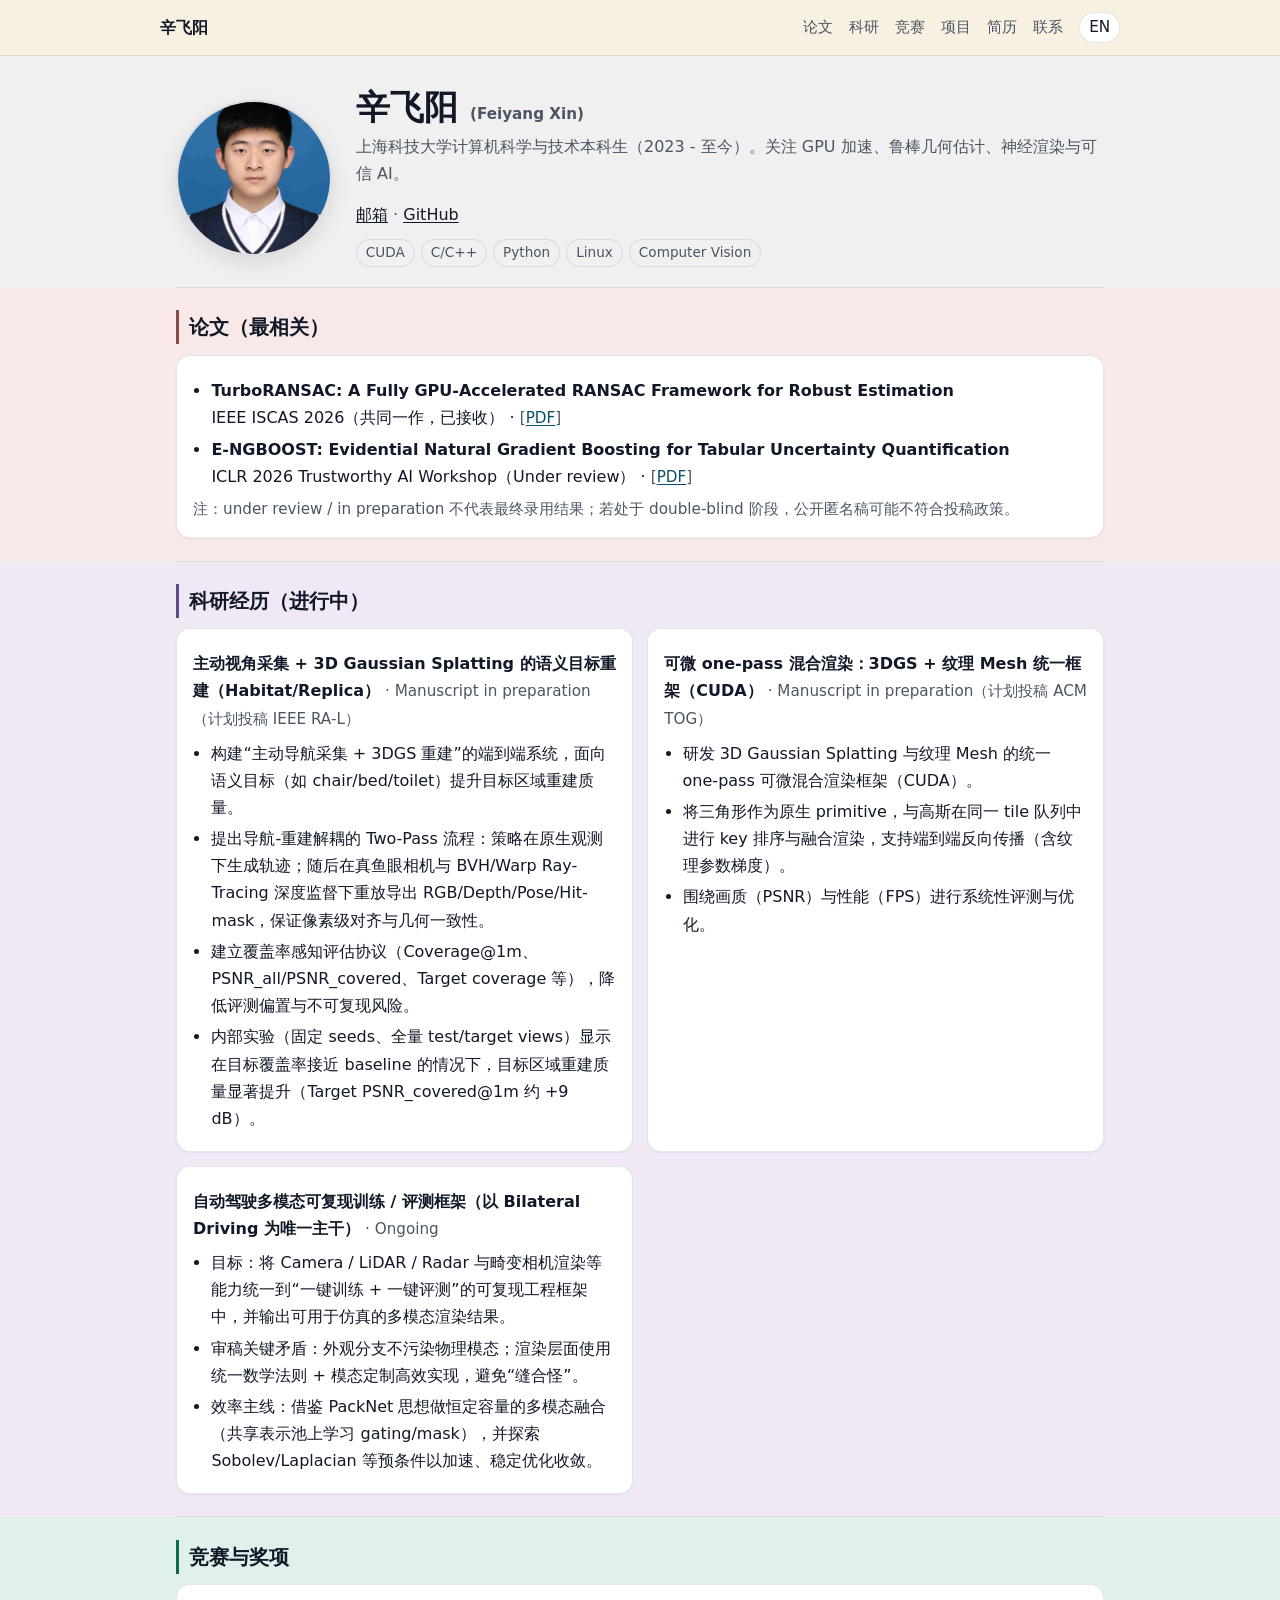
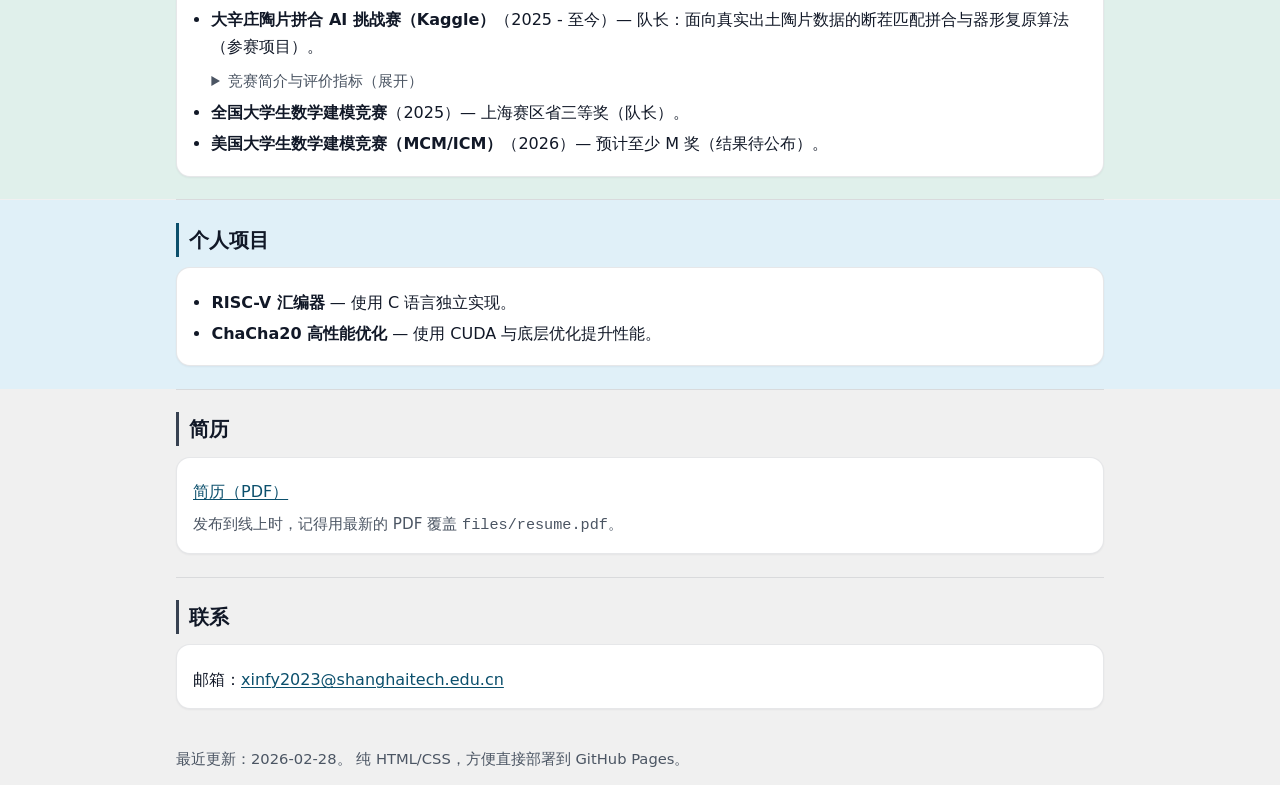
==== index_zh.html @ 15f9e96b "init homepage" ====
<!doctype html>
<html lang="zh-CN">
  <head>
    <meta charset="utf-8">
    <meta name="viewport" content="width=device-width, initial-scale=1">
    <title>辛飞阳 | 个人主页</title>
    <meta name="description" content="辛飞阳（Feiyang Xin）— 上海科技大学本科生。研究方向：GPU 加速、几何估计、神经渲染、可信 AI。">
    <link rel="stylesheet" href="assets/style.css">
  </head>
  <body>
    <header class="site-header">
      <div class="container inner">
        <a class="brand" href="#top">辛飞阳</a>
        <nav class="nav" aria-label="主导航">
          <a href="#publications">论文</a>
          <a href="#research">科研</a>
          <a href="#competitions">竞赛</a>
          <a href="#projects">项目</a>
          <a href="#cv">简历</a>
          <a href="#contact">联系</a>
          <a class="lang" href="index.html" title="English">EN</a>
        </nav>
      </div>
    </header>

    <main id="top" class="container">
      <div class="hero">
        <img class="avatar" src="1.jpg" alt="照片">
        <div>
          <h1>辛飞阳 <span class="meta">(Feiyang Xin)</span></h1>
          <p class="subtitle">
            上海科技大学计算机科学与技术本科生（2023 - 至今）。关注 GPU 加速、鲁棒几何估计、神经渲染与可信 AI。
          </p>
          <p class="quicklinks">
            <a href="mailto:xinfy2023@shanghaitech.edu.cn">邮箱</a> ·
            <a href="https://github.com/xinfy2023" rel="me">GitHub</a>
          </p>
          <div class="tags" aria-label="标签">
            <span class="tag">CUDA</span>
            <span class="tag">C/C++</span>
            <span class="tag">Python</span>
            <span class="tag">Linux</span>
            <span class="tag">Computer Vision</span>
          </div>
        </div>
      </div>

      <section id="publications" class="band q4">
        <h2>论文（最相关）</h2>
        <div class="grid">
          <div class="card">
            <ul>
              <li>
                <strong>TurboRANSAC: A Fully GPU-Accelerated RANSAC Framework for Robust Estimation</strong><br>
                IEEE ISCAS 2026（共同一作，已接收） ·
                <span class="meta">[<a href="files/TurboRANSAC_ISCAS2026.pdf">PDF</a>]</span>
              </li>
              <li>
                <strong>E-NGBOOST: Evidential Natural Gradient Boosting for Tabular Uncertainty Quantification</strong><br>
                ICLR 2026 Trustworthy AI Workshop（Under review） ·
                <span class="meta">[<a href="files/E-NGBOOST_ICLR2026_TAI_Workshop.pdf">PDF</a>]</span>
              </li>
            </ul>
            <p class="meta">注：under review / in preparation 不代表最终录用结果；若处于 double-blind 阶段，公开匿名稿可能不符合投稿政策。</p>
          </div>
        </div>
      </section>

      <section id="research" class="band q3">
        <h2>科研经历（进行中）</h2>
        <div class="grid">
          <div class="card">
            <p>
              <strong>主动视角采集 + 3D Gaussian Splatting 的语义目标重建（Habitat/Replica）</strong>
              <span class="meta">· Manuscript in preparation（计划投稿 IEEE RA-L）</span>
            </p>
            <ul>
              <li>构建“主动导航采集 + 3DGS 重建”的端到端系统，面向语义目标（如 chair/bed/toilet）提升目标区域重建质量。</li>
              <li>提出导航-重建解耦的 Two-Pass 流程：策略在原生观测下生成轨迹；随后在真鱼眼相机与 BVH/Warp Ray-Tracing 深度监督下重放导出 RGB/Depth/Pose/Hit-mask，保证像素级对齐与几何一致性。</li>
              <li>建立覆盖率感知评估协议（Coverage@1m、PSNR_all/PSNR_covered、Target coverage 等），降低评测偏置与不可复现风险。</li>
              <li>内部实验（固定 seeds、全量 test/target views）显示在目标覆盖率接近 baseline 的情况下，目标区域重建质量显著提升（Target PSNR_covered@1m 约 +9 dB）。</li>
            </ul>
          </div>

          <div class="card">
            <p>
              <strong>可微 one-pass 混合渲染：3DGS + 纹理 Mesh 统一框架（CUDA）</strong>
              <span class="meta">· Manuscript in preparation（计划投稿 ACM TOG）</span>
            </p>
            <ul>
              <li>研发 3D Gaussian Splatting 与纹理 Mesh 的统一 one-pass 可微混合渲染框架（CUDA）。</li>
              <li>将三角形作为原生 primitive，与高斯在同一 tile 队列中进行 key 排序与融合渲染，支持端到端反向传播（含纹理参数梯度）。</li>
              <li>围绕画质（PSNR）与性能（FPS）进行系统性评测与优化。</li>
            </ul>
          </div>

          <div class="card">
            <p>
              <strong>自动驾驶多模态可复现训练 / 评测框架（以 Bilateral Driving 为唯一主干）</strong>
              <span class="meta">· Ongoing</span>
            </p>
            <ul>
              <li>目标：将 Camera / LiDAR / Radar 与畸变相机渲染等能力统一到“一键训练 + 一键评测”的可复现工程框架中，并输出可用于仿真的多模态渲染结果。</li>
              <li>审稿关键矛盾：外观分支不污染物理模态；渲染层面使用统一数学法则 + 模态定制高效实现，避免“缝合怪”。</li>
              <li>效率主线：借鉴 PackNet 思想做恒定容量的多模态融合（共享表示池上学习 gating/mask），并探索 Sobolev/Laplacian 等预条件以加速、稳定优化收敛。</li>
            </ul>
          </div>
        </div>
      </section>

      <section id="competitions" class="band q2">
        <h2>竞赛与奖项</h2>
        <div class="grid">
          <div class="card">
            <ul>
              <li>
                <strong>大辛庄陶片拼合 AI 挑战赛（Kaggle）</strong>（2025 - 至今）— 队长：面向真实出土陶片数据的断茬匹配拼合与器形复原算法（参赛项目）。
                <details>
                  <summary class="meta">竞赛简介与评价指标（展开）</summary>
                  <p class="meta">
                    人工智能如何揭开失落文明的秘密？本挑战赛融合商代考古与机器学习，目标是将成千上万片陶器碎片自动拼合，并尽可能复原原始器物形态。
                  </p>
                  <p class="meta">
                    数据来源：济南大辛庄遗址（商朝东方重要聚落）H690 堆积，出土近 20,000 片陶器碎片等遗存。
                  </p>
                  <p class="meta">
                    核心任务：断茬匹配拼合（预测陶片连接关系）与器形三维重建（复原器物形状）。
                  </p>
                  <p class="meta">
                    评测指标：拼接准确度（70%）、器形完整度（15%）、解决方案报告质量与创新性（15%）。
                  </p>
                  <p class="meta">
                    主办：北师香港浸会大学高等研究院、山东大学考古学院（文化遗产研究院）。更多细节可参考竞赛官方 Description 文档。
                  </p>
                </details>
              </li>
              <li>
                <strong>全国大学生数学建模竞赛</strong>（2025）— 上海赛区省三等奖（队长）。
              </li>
              <li>
                <strong>美国大学生数学建模竞赛（MCM/ICM）</strong>（2026）— 预计至少 M 奖（结果待公布）。
              </li>
            </ul>
          </div>
        </div>
      </section>

      <section id="projects" class="band q1">
        <h2>个人项目</h2>
        <div class="grid">
          <div class="card">
            <ul>
              <li><strong>RISC-V 汇编器</strong> — 使用 C 语言独立实现。</li>
              <li><strong>ChaCha20 高性能优化</strong> — 使用 CUDA 与底层优化提升性能。</li>
            </ul>
          </div>
        </div>
      </section>

      <section id="cv" class="band inputs">
        <h2>简历</h2>
        <div class="grid">
          <div class="card">
            <p><a href="files/resume.pdf">简历（PDF）</a></p>
            <p class="meta">发布到线上时，记得用最新的 PDF 覆盖 <code>files/resume.pdf</code>。</p>
          </div>
        </div>
      </section>

      <section id="contact" class="band inputs">
        <h2>联系</h2>
        <div class="grid">
          <div class="card">
            <p>邮箱：<a href="mailto:xinfy2023@shanghaitech.edu.cn">xinfy2023@shanghaitech.edu.cn</a></p>
          </div>
        </div>
      </section>
    </main>

    <footer class="container">
      <p>
        最近更新：<time datetime="2026-02-28">2026-02-28</time>。
        纯 HTML/CSS，方便直接部署到 GitHub Pages。
      </p>
    </footer>
  </body>
</html>
---- assets/style.css ----
:root{
  /*
    Palette: user-provided module backgrounds.
    - Inputs: #F0F0F0
    - Q1:     #E0F0F8
    - Q2:     #E0F0EB
    - Q3:     #F0E8F5
    - Q4:     #F8E8E8
    - Header: #F8F0E0
  */
  --bg:#F0F0F0;
  --panel:#ffffff;
  --text:#111827;
  --muted:#4b5563;
  --link:#0b4f6c;          /* deep teal-blue (avoid "template blue") */
  --accent:#0b4f6c;
  --border:rgba(17,24,39,0.10);
  --shadow:0 1px 2px rgba(17,24,39,0.05);
  --max:960px;
  --avatar-ring:rgba(17,24,39,0.14);

  --band-inputs:#F0F0F0;
  --band-q1:#E0F0F8;
  --band-q2:#E0F0EB;
  --band-q3:#F0E8F5;
  --band-q4:#F8E8E8;
  --header-bg:#F8F0E0;
}

@media (prefers-color-scheme: dark){
  :root{
    --bg:#0b0f14;
    --panel:#0f1720;
    --text:#e5e7eb;
    --muted:#a1a1aa;
    --link:#67e8f9;
    --accent:#67e8f9;
    --border:#243040;
    --shadow:none;
    --avatar-ring:rgba(229,231,235,0.18);

    /* Dark-mode bands (subtle tints). */
    --band-inputs:#0b0f14;
    --band-q1:#0b1420;
    --band-q2:#0b1a14;
    --band-q3:#15101c;
    --band-q4:#1c1010;
    --header-bg:#121826;
  }
}

*{box-sizing:border-box;}
html{scroll-behavior:smooth;}
body{
  margin:0;
  background:var(--bg);
  color:var(--text);
  font:16px/1.7 ui-sans-serif,system-ui,-apple-system,"Segoe UI",Roboto,"Helvetica Neue",Arial,
       "Noto Sans","PingFang SC","Hiragino Sans GB","Microsoft YaHei",sans-serif;
}

a{
  color:var(--link);
  text-decoration:underline;
  text-decoration-thickness:1px;
  text-underline-offset:2px;
}
a:hover{opacity:0.9;}

.container{max-width:var(--max);margin:0 auto;padding:0 1rem;}

.site-header{
  position:static;
  background:var(--header-bg);
  border-bottom:1px solid var(--border);
}

.site-header .inner{
  display:flex;
  align-items:center;
  justify-content:space-between;
  gap:1rem;
  padding:0.75rem 0;
}

.brand{
  font-weight:700;
  letter-spacing:0.2px;
  white-space:nowrap;
  color:var(--text);
  text-decoration:none;
}

.nav{
  display:flex;
  flex-wrap:wrap;
  gap:0.75rem 1rem;
  align-items:center;
  justify-content:flex-end;
}
.nav a{
  color:var(--muted);
  font-size:0.95rem;
  text-decoration:none;
}
.nav a:hover{color:var(--text);text-decoration:none;}
.nav .lang{
  padding:0.1rem 0.55rem;
  border:1px solid var(--border);
  border-radius:999px;
  background:var(--panel);
  color:var(--text);
}

.hero{
  display:flex;
  align-items:center;
  justify-content:flex-start;
  gap:1.5rem;
  padding:2rem 0 1.25rem;
}
.hero > div{flex:1;min-width:0;}

.hero h1{
  margin:0 0 0.35rem;
  font-size:2.15rem;
  line-height:1.15;
}

.subtitle{margin:0;color:var(--muted);}

.quicklinks{
  margin:0.85rem 0 0;
  color:var(--muted);
}
.quicklinks a{color:var(--text);}

.avatar{
  flex:0 0 auto;
  width:156px;
  height:156px;
  border-radius:999px;
  border:2px solid var(--avatar-ring);
  background:var(--panel);
  object-fit:cover;
  box-shadow:0 8px 20px rgba(17,24,39,0.10);
}

section{
  padding:1.4rem 0;
  border-top:1px solid var(--border);
  scroll-margin-top:18px;
}

/* Full-width band background while keeping content centered. */
section.band{
  position:relative;
  z-index:0;
}
section.band::before{
  content:"";
  position:absolute;
  left:50%;
  right:50%;
  margin-left:-50vw;
  margin-right:-50vw;
  width:auto;
  top:0;
  bottom:0;
  background:var(--section-bg, transparent);
  z-index:-1;
}
section.band.inputs{--section-bg:var(--band-inputs);--accent:#374151;}
section.band.q1{--section-bg:var(--band-q1);--accent:#0b4f6c;}
section.band.q2{--section-bg:var(--band-q2);--accent:#0f6b4f;}
section.band.q3{--section-bg:var(--band-q3);--accent:#5b4b8a;}
section.band.q4{--section-bg:var(--band-q4);--accent:#8a4b4b;}
section h2{
  margin:0 0 0.65rem;
  font-size:1.25rem;
  padding-left:0.6rem;
  border-left:3px solid var(--accent);
}

.grid{
  display:grid;
  grid-template-columns:repeat(auto-fit,minmax(320px,1fr));
  gap:0.9rem;
}

.card{
  background:var(--panel);
  border:1px solid var(--border);
  border-radius:14px;
  padding:0.9rem 1rem;
  box-shadow:var(--shadow);
}
.card p{margin:0.4rem 0 0;}

ul{margin:0.4rem 0 0.2rem 1.15rem;padding:0;}
li{margin:0.25rem 0;}

.meta{
  color:var(--muted);
  font-size:0.95rem;
}

.tags{
  display:flex;
  flex-wrap:wrap;
  gap:0.4rem;
  margin-top:0.65rem;
}
.tag{
  display:inline-block;
  padding:0.1rem 0.55rem;
  border:1px solid var(--border);
  border-radius:999px;
  font-size:0.85rem;
  color:var(--muted);
  background:var(--bg);
}

footer{
  padding:1.7rem 0 2.25rem;
  color:var(--muted);
  font-size:0.92rem;
}

details{margin-top:0.55rem;}
summary{
  cursor:pointer;
  user-select:none;
}
details > :not(summary){margin-top:0.35rem;}

@media (max-width:700px){
  .hero{flex-direction:column;align-items:flex-start;}
  .avatar{width:136px;height:136px;}
  .grid{grid-template-columns:1fr;}
}
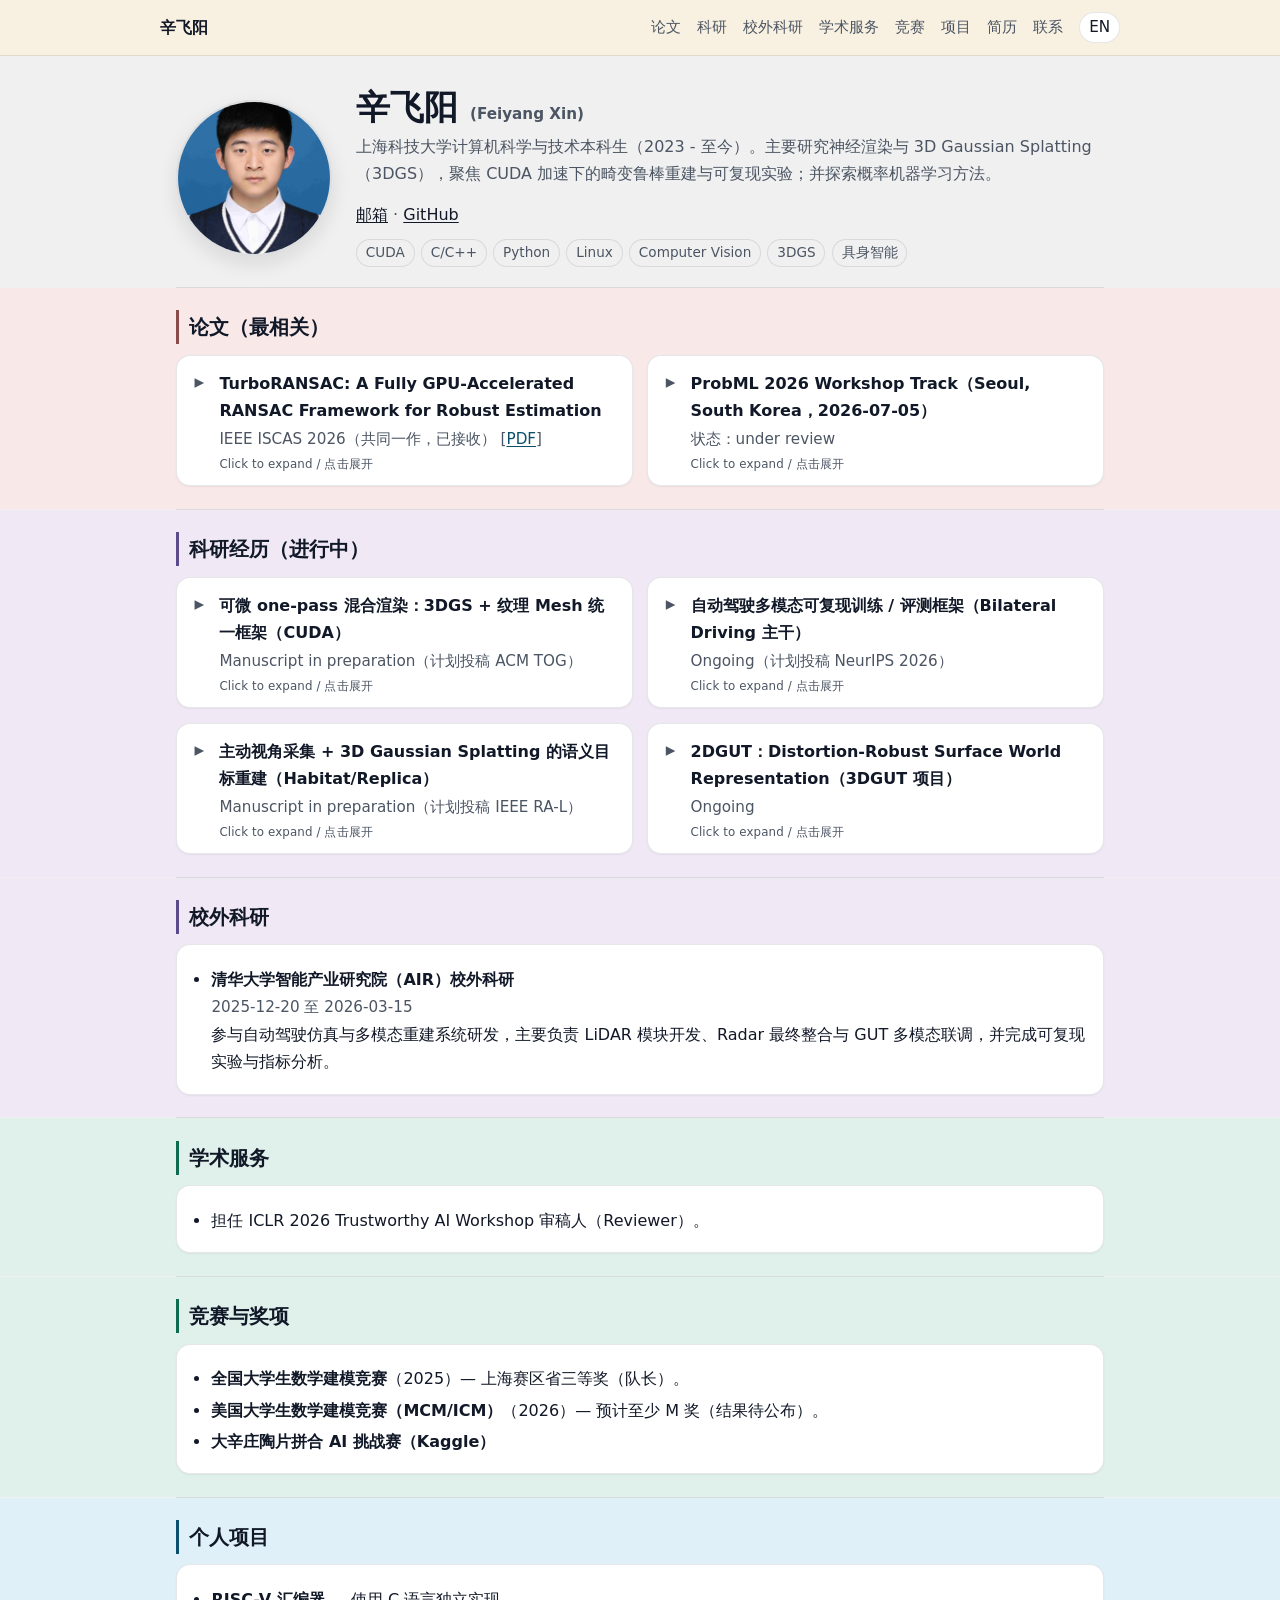
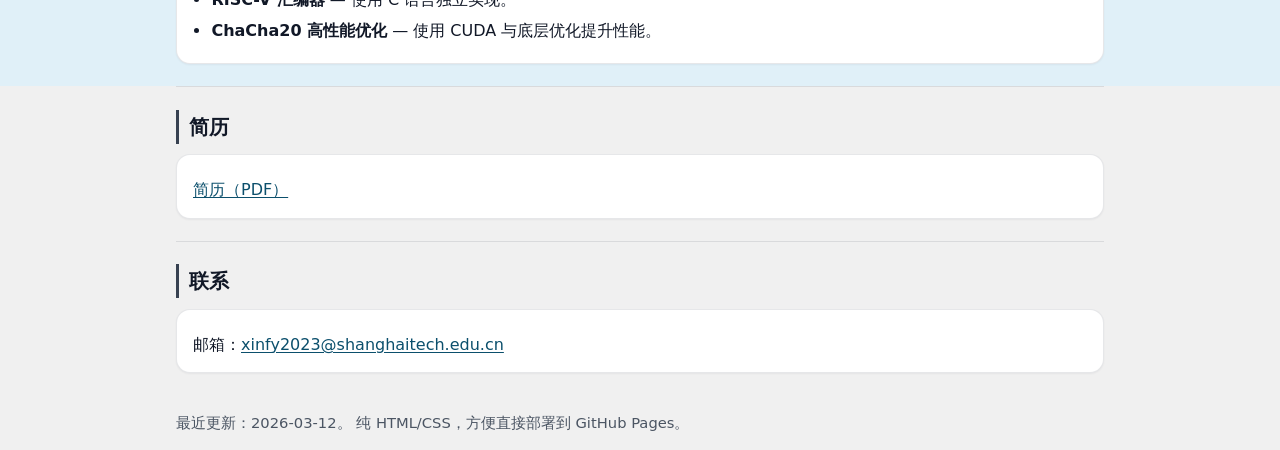
==== commit b9b077e4: "new" ====
--- a/index_zh.html
+++ b/index_zh.html
@@ -1,10 +1,10 @@
-<!doctype html>
+﻿<!doctype html>
 <html lang="zh-CN">
   <head>
     <meta charset="utf-8">
     <meta name="viewport" content="width=device-width, initial-scale=1">
     <title>辛飞阳 | 个人主页</title>
-    <meta name="description" content="辛飞阳（Feiyang Xin）— 上海科技大学本科生。研究方向：GPU 加速、几何估计、神经渲染、可信 AI。">
+    <meta name="description" content="辛飞阳（Feiyang Xin）— 上海科技大学本科生。研究方向：神经渲染与 3D Gaussian Splatting（3DGS），并探索基于 evidential learning 与 density calibration 的概率机器学习方法。">
     <link rel="stylesheet" href="assets/style.css">
   </head>
   <body>
@@ -14,6 +14,8 @@
         <nav class="nav" aria-label="主导航">
           <a href="#publications">论文</a>
           <a href="#research">科研</a>
+          <a href="#offcampus">校外科研</a>
+          <a href="#service">学术服务</a>
           <a href="#competitions">竞赛</a>
           <a href="#projects">项目</a>
           <a href="#cv">简历</a>
@@ -29,7 +31,7 @@
         <div>
           <h1>辛飞阳 <span class="meta">(Feiyang Xin)</span></h1>
           <p class="subtitle">
-            上海科技大学计算机科学与技术本科生（2023 - 至今）。关注 GPU 加速、鲁棒几何估计、神经渲染与可信 AI。
+            上海科技大学计算机科学与技术本科生（2023 - 至今）。主要研究神经渲染与 3D Gaussian Splatting（3DGS），聚焦 CUDA 加速下的畸变鲁棒重建与可复现实验；并探索概率机器学习方法。
           </p>
           <p class="quicklinks">
             <a href="mailto:xinfy2023@shanghaitech.edu.cn">邮箱</a> ·
@@ -41,6 +43,8 @@
             <span class="tag">Python</span>
             <span class="tag">Linux</span>
             <span class="tag">Computer Vision</span>
+            <span class="tag">3DGS</span>
+            <span class="tag">具身智能</span>
           </div>
         </div>
       </div>
@@ -49,19 +53,42 @@
         <h2>论文（最相关）</h2>
         <div class="grid">
           <div class="card">
-            <ul>
-              <li>
-                <strong>TurboRANSAC: A Fully GPU-Accelerated RANSAC Framework for Robust Estimation</strong><br>
-                IEEE ISCAS 2026（共同一作，已接收） ·
-                <span class="meta">[<a href="files/TurboRANSAC_ISCAS2026.pdf">PDF</a>]</span>
-              </li>
-              <li>
-                <strong>E-NGBOOST: Evidential Natural Gradient Boosting for Tabular Uncertainty Quantification</strong><br>
-                ICLR 2026 Trustworthy AI Workshop（Under review） ·
-                <span class="meta">[<a href="files/E-NGBOOST_ICLR2026_TAI_Workshop.pdf">PDF</a>]</span>
-              </li>
-            </ul>
-            <p class="meta">注：under review / in preparation 不代表最终录用结果；若处于 double-blind 阶段，公开匿名稿可能不符合投稿政策。</p>
+            <details class="fold">
+              <summary>
+                <p class="fold-title">TurboRANSAC: A Fully GPU-Accelerated RANSAC Framework for Robust Estimation</p>
+                <p class="fold-meta">
+                  IEEE ISCAS 2026（共同一作，已接收）
+                  [<a href="files/TurboRANSAC_ISCAS2026.pdf">PDF</a>]
+                </p>
+              </summary>
+              <div class="fold-body">
+                <p class="meta">
+                  鲁棒模型估计是几何视觉中的核心问题，广泛用于相机定位、运动估计与三维重建。传统 RANSAC 多依赖 CPU 串行流程，在 GPU 主导的学习系统中容易成为性能瓶颈。
+                </p>
+                <p class="meta">
+                  TurboRANSAC 将采样、假设生成、打分与精修全流程并行到 GPU，提供统一且可扩展的几何估计方案，而非仅优化单一子模块。
+                </p>
+              </div>
+            </details>
+          </div>
+
+          <div class="card">
+            <details class="fold">
+              <summary>
+                <p class="fold-title">ProbML 2026 Workshop Track（Seoul, South Korea，2026-07-05）</p>
+                <p class="fold-meta">状态：under review</p>
+              </summary>
+              <div class="fold-body">
+                <ul>
+                  <li>项目：Locked Evidence for Shift-Risk Gains on NOAA Climate Regression。</li>
+                  <li>面向气候回归任务，构建 NOAA 真实时空偏移评测基准，并验证 E-NGBoost + 密度校准不确定性（E+IF）在 OOD 风险排序上的稳定增益。</li>
+                  <li>数据与任务：8 个美国站点（2010-2024 日尺度），3 个 next-day 任务（温度/风速/降水），每任务样本量超过 25k。</li>
+                  <li>方法：在不改训练目标的前提下，使用 train-only density 对 evidential epistemic 分数进行推理侧校准，实现 shift-risk 排序增强。</li>
+                  <li>评估协议：预锁定 6 个主假设，使用单侧配对 Wilcoxon、Bootstrap CI 与 Holm 校正，避免 post-hoc 偏差。</li>
+                  <li>结果：6/6 主假设在 Holm 后显著（最大校正后 p=0.006836），在 temporal/geographic AUROC 及 extreme-event AURC、Risk@80、FPR@95 上优于强基线。</li>
+                </ul>
+              </div>
+            </details>
           </div>
         </div>
       </section>
@@ -70,39 +97,95 @@
         <h2>科研经历（进行中）</h2>
         <div class="grid">
           <div class="card">
-            <p>
-              <strong>主动视角采集 + 3D Gaussian Splatting 的语义目标重建（Habitat/Replica）</strong>
-              <span class="meta">· Manuscript in preparation（计划投稿 IEEE RA-L）</span>
-            </p>
-            <ul>
-              <li>构建“主动导航采集 + 3DGS 重建”的端到端系统，面向语义目标（如 chair/bed/toilet）提升目标区域重建质量。</li>
-              <li>提出导航-重建解耦的 Two-Pass 流程：策略在原生观测下生成轨迹；随后在真鱼眼相机与 BVH/Warp Ray-Tracing 深度监督下重放导出 RGB/Depth/Pose/Hit-mask，保证像素级对齐与几何一致性。</li>
-              <li>建立覆盖率感知评估协议（Coverage@1m、PSNR_all/PSNR_covered、Target coverage 等），降低评测偏置与不可复现风险。</li>
-              <li>内部实验（固定 seeds、全量 test/target views）显示在目标覆盖率接近 baseline 的情况下，目标区域重建质量显著提升（Target PSNR_covered@1m 约 +9 dB）。</li>
-            </ul>
-          </div>
-
-          <div class="card">
-            <p>
-              <strong>可微 one-pass 混合渲染：3DGS + 纹理 Mesh 统一框架（CUDA）</strong>
-              <span class="meta">· Manuscript in preparation（计划投稿 ACM TOG）</span>
-            </p>
-            <ul>
-              <li>研发 3D Gaussian Splatting 与纹理 Mesh 的统一 one-pass 可微混合渲染框架（CUDA）。</li>
-              <li>将三角形作为原生 primitive，与高斯在同一 tile 队列中进行 key 排序与融合渲染，支持端到端反向传播（含纹理参数梯度）。</li>
-              <li>围绕画质（PSNR）与性能（FPS）进行系统性评测与优化。</li>
-            </ul>
-          </div>
-
-          <div class="card">
-            <p>
-              <strong>自动驾驶多模态可复现训练 / 评测框架（以 Bilateral Driving 为唯一主干）</strong>
-              <span class="meta">· Ongoing</span>
-            </p>
-            <ul>
-              <li>目标：将 Camera / LiDAR / Radar 与畸变相机渲染等能力统一到“一键训练 + 一键评测”的可复现工程框架中，并输出可用于仿真的多模态渲染结果。</li>
-              <li>审稿关键矛盾：外观分支不污染物理模态；渲染层面使用统一数学法则 + 模态定制高效实现，避免“缝合怪”。</li>
-              <li>效率主线：借鉴 PackNet 思想做恒定容量的多模态融合（共享表示池上学习 gating/mask），并探索 Sobolev/Laplacian 等预条件以加速、稳定优化收敛。</li>
+            <details class="fold">
+              <summary>
+                <p class="fold-title">可微 one-pass 混合渲染：3DGS + 纹理 Mesh 统一框架（CUDA）</p>
+                <p class="fold-meta">Manuscript in preparation（计划投稿 ACM TOG）</p>
+              </summary>
+              <div class="fold-body">
+                <ul>
+                  <li>研发 3D Gaussian Splatting 与纹理 Mesh 的统一 one-pass 可微混合渲染框架（CUDA）。</li>
+                  <li>将三角形作为原生 primitive，与高斯在同一 tile 队列中进行 key 排序与融合渲染，支持端到端反向传播（含纹理参数梯度）。</li>
+                  <li>围绕画质（PSNR）与性能（FPS）进行系统性评测与优化。</li>
+                </ul>
+              </div>
+            </details>
+          </div>
+
+          <div class="card">
+            <details class="fold">
+              <summary>
+                <p class="fold-title">自动驾驶多模态可复现训练 / 评测框架（Bilateral Driving 主干）</p>
+                <p class="fold-meta">Ongoing（计划投稿 NeurIPS 2026）</p>
+              </summary>
+              <div class="fold-body">
+                <ul>
+                  <li>项目地点：清华大学智能产业研究院（Institute for AI Industry Research, Tsinghua University，AIR）。</li>
+                  <li>目标：将 Camera / LiDAR / Radar 与畸变相机渲染等能力统一到“一键训练 + 一键评测”的可复现工程框架中，并输出可用于仿真的多模态渲染结果。</li>
+                  <li>审稿关键矛盾：外观分支不污染物理模态；渲染层面使用统一数学法则 + 模态定制高效实现，避免“缝合怪”。</li>
+                  <li>效率主线：借鉴 PackNet 思想做恒定容量的多模态融合（共享表示池上学习 gating/mask），并探索 Sobolev/Laplacian 等预条件以加速、稳定优化收敛。</li>
+                </ul>
+              </div>
+            </details>
+          </div>
+
+          <div class="card">
+            <details class="fold">
+              <summary>
+                <p class="fold-title">主动视角采集 + 3D Gaussian Splatting 的语义目标重建（Habitat/Replica）</p>
+                <p class="fold-meta">Manuscript in preparation（计划投稿 IEEE RA-L）</p>
+              </summary>
+              <div class="fold-body">
+                <ul>
+                  <li>构建“主动导航采集 + 3DGS 重建”的端到端系统，面向语义目标（如 chair/bed/toilet）提升目标区域重建质量。</li>
+                  <li>提出导航-重建解耦的 Two-Pass 流程：策略在原生观测下生成轨迹；随后在真鱼眼相机与 BVH/Warp Ray-Tracing 深度监督下重放导出 RGB/Depth/Pose/Hit-mask，保证像素级对齐与几何一致性。</li>
+                  <li>建立覆盖率感知评估协议（Coverage@1m、PSNR_all/PSNR_covered、Target coverage 等），降低评测偏置与不可复现风险。</li>
+                  <li>内部实验（固定 seeds、全量 test/target views）显示在目标覆盖率接近 baseline 的情况下，目标区域重建质量显著提升（Target PSNR_covered@1m 约 +9 dB）。</li>
+                </ul>
+              </div>
+            </details>
+          </div>
+
+          <div class="card">
+            <details class="fold">
+              <summary>
+                <p class="fold-title">2DGUT：Distortion-Robust Surface World Representation（3DGUT 项目）</p>
+                <p class="fold-meta">Ongoing</p>
+              </summary>
+              <div class="fold-body">
+                <ul>
+                  <li>面向 fisheye / 强畸变相机，提出并实现 2DGUT：将 Unscented Transform（UT）投影与 ray-plane surfel primitive 集成到 Gaussian Splatting 重建管线，提升非线性投影下几何与训练稳定性。</li>
+                  <li>设计并落地分阶段训练流程（transfer → surface refine → metric recover）及评测协议（PSNR/SSIM/LPIPS + 几何指标）。</li>
+                  <li>在 Lego fisheye（180°）上将 PSNR 从 22.48 提升到 31.65；在 matched evaluator 下相对 canonical 2DGS（no-UT）达到 31.83 vs 28.14（+3.69 dB）。</li>
+                  <li>在 ScanNet++ DSLR 多场景实验中取得稳定增益（主场景最高约 +1.36 dB，新增 3 场景均为正增益），并完成可复现实验日志与可视化/消融分析。</li>
+                </ul>
+              </div>
+            </details>
+          </div>
+        </div>
+      </section>
+
+      <section id="offcampus" class="band q3">
+        <h2>校外科研</h2>
+        <div class="grid">
+          <div class="card">
+            <ul>
+              <li>
+                <strong>清华大学智能产业研究院（AIR）校外科研</strong><br>
+                <span class="meta">2025-12-20 至 2026-03-15</span><br>
+                参与自动驾驶仿真与多模态重建系统研发，主要负责 LiDAR 模块开发、Radar 最终整合与 GUT 多模态联调，并完成可复现实验与指标分析。
+              </li>
+            </ul>
+          </div>
+        </div>
+      </section>
+
+      <section id="service" class="band q2">
+        <h2>学术服务</h2>
+        <div class="grid">
+          <div class="card">
+            <ul>
+              <li>担任 ICLR 2026 Trustworthy AI Workshop 审稿人（Reviewer）。</li>
             </ul>
           </div>
         </div>
@@ -114,31 +197,13 @@
           <div class="card">
             <ul>
               <li>
-                <strong>大辛庄陶片拼合 AI 挑战赛（Kaggle）</strong>（2025 - 至今）— 队长：面向真实出土陶片数据的断茬匹配拼合与器形复原算法（参赛项目）。
-                <details>
-                  <summary class="meta">竞赛简介与评价指标（展开）</summary>
-                  <p class="meta">
-                    人工智能如何揭开失落文明的秘密？本挑战赛融合商代考古与机器学习，目标是将成千上万片陶器碎片自动拼合，并尽可能复原原始器物形态。
-                  </p>
-                  <p class="meta">
-                    数据来源：济南大辛庄遗址（商朝东方重要聚落）H690 堆积，出土近 20,000 片陶器碎片等遗存。
-                  </p>
-                  <p class="meta">
-                    核心任务：断茬匹配拼合（预测陶片连接关系）与器形三维重建（复原器物形状）。
-                  </p>
-                  <p class="meta">
-                    评测指标：拼接准确度（70%）、器形完整度（15%）、解决方案报告质量与创新性（15%）。
-                  </p>
-                  <p class="meta">
-                    主办：北师香港浸会大学高等研究院、山东大学考古学院（文化遗产研究院）。更多细节可参考竞赛官方 Description 文档。
-                  </p>
-                </details>
-              </li>
-              <li>
                 <strong>全国大学生数学建模竞赛</strong>（2025）— 上海赛区省三等奖（队长）。
               </li>
               <li>
                 <strong>美国大学生数学建模竞赛（MCM/ICM）</strong>（2026）— 预计至少 M 奖（结果待公布）。
+              </li>
+              <li>
+                <strong>大辛庄陶片拼合 AI 挑战赛（Kaggle）</strong>
               </li>
             </ul>
           </div>
@@ -162,7 +227,6 @@
         <div class="grid">
           <div class="card">
             <p><a href="files/resume.pdf">简历（PDF）</a></p>
-            <p class="meta">发布到线上时，记得用最新的 PDF 覆盖 <code>files/resume.pdf</code>。</p>
           </div>
         </div>
       </section>
@@ -179,9 +243,10 @@
 
     <footer class="container">
       <p>
-        最近更新：<time datetime="2026-02-28">2026-02-28</time>。
+        最近更新：<time datetime="2026-03-12">2026-03-12</time>。
         纯 HTML/CSS，方便直接部署到 GitHub Pages。
       </p>
     </footer>
   </body>
 </html>
+
--- a/assets/style.css
+++ b/assets/style.css
@@ -234,6 +234,59 @@
 }
 details > :not(summary){margin-top:0.35rem;}
 
+/* Collapsible cards for publications/research. */
+details.fold{
+  margin-top:0;
+}
+details.fold summary{
+  list-style:none;
+  position:relative;
+  padding-left:1.65rem;
+  min-height:1.5rem;
+}
+details.fold summary::-webkit-details-marker{
+  display:none;
+}
+details.fold summary::before{
+  content:"▸";
+  position:absolute;
+  left:0.1rem;
+  top:0.05rem;
+  line-height:1.1;
+  color:var(--muted);
+  font-size:1.2rem;
+  font-weight:700;
+  transition:transform 140ms ease;
+}
+details.fold summary::after{
+  content:"Click to expand / 点击展开";
+  display:block;
+  margin-top:0.24rem;
+  line-height:1.2;
+  color:var(--muted);
+  font-size:0.74rem;
+  letter-spacing:0.01em;
+  text-transform:none;
+}
+details.fold[open] summary::before{
+  transform:rotate(90deg);
+}
+details.fold[open] summary::after{
+  content:"Collapse / 点击收起";
+}
+details.fold .fold-title{
+  margin:0;
+  font-weight:700;
+}
+details.fold .fold-meta{
+  margin-top:0.16rem;
+  color:var(--muted);
+  font-size:0.95rem;
+}
+details.fold .fold-body{
+  margin-top:0.55rem;
+}
+
 @media (max-width:700px){
   .hero{flex-direction:column;align-items:flex-start;}
   .avatar{width:136px;height:136px;}
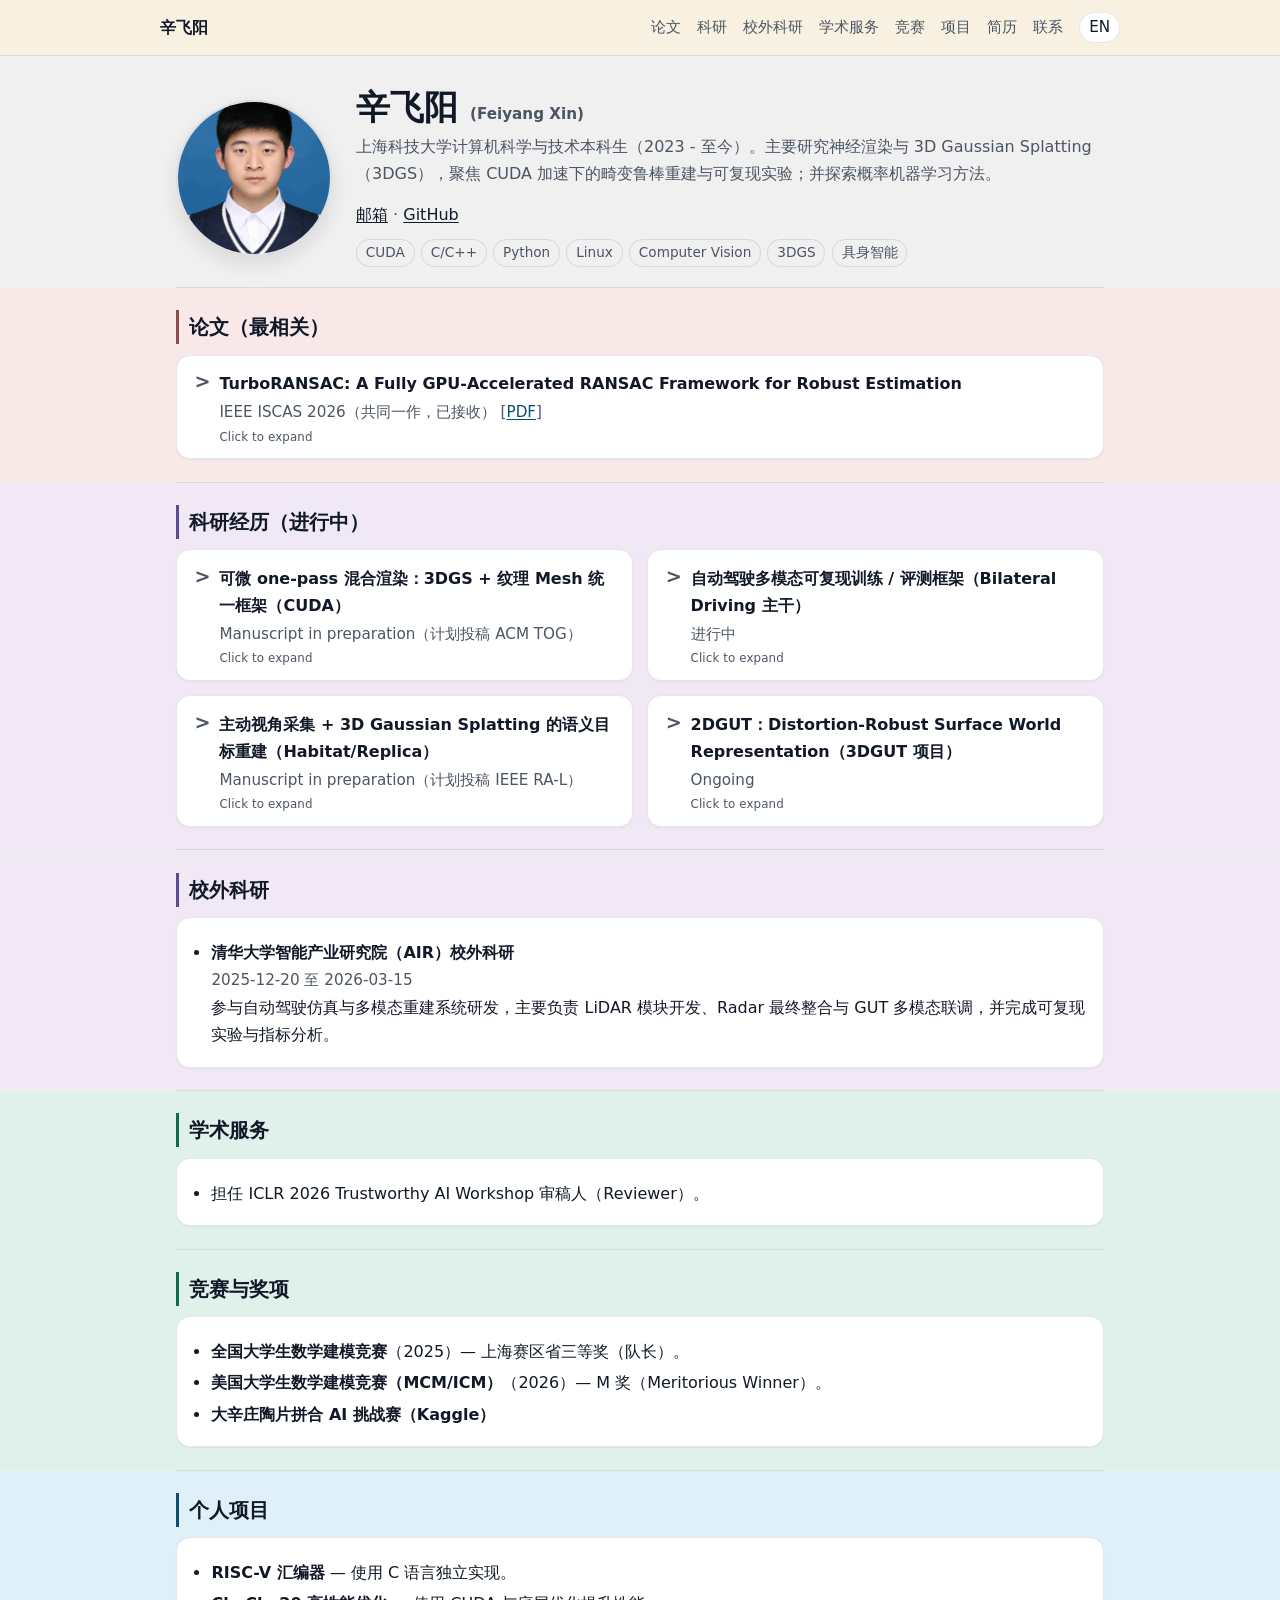
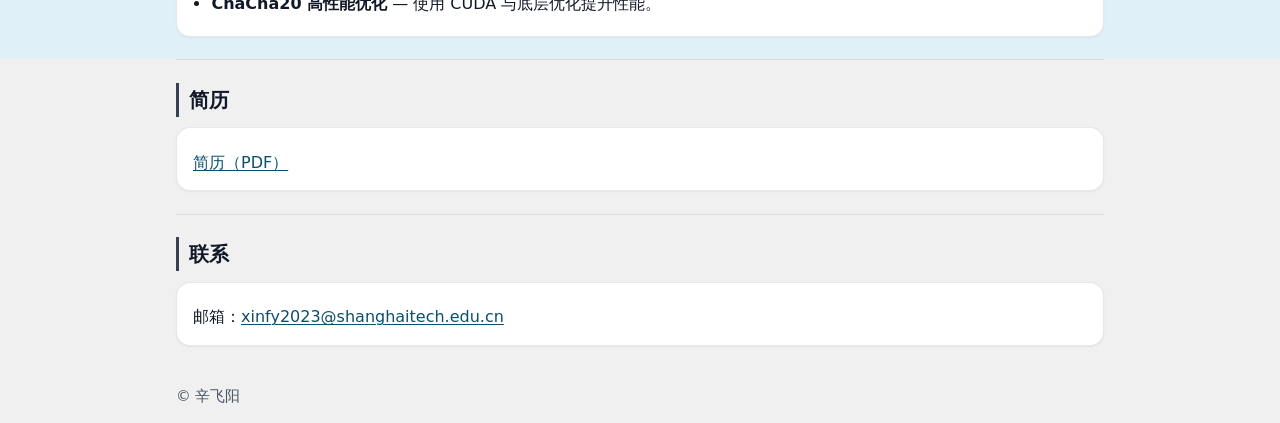
==== commit 639fc1b9: "Clean homepage public-facing content" ====
--- a/index_zh.html
+++ b/index_zh.html
@@ -5,6 +5,9 @@
     <meta name="viewport" content="width=device-width, initial-scale=1">
     <title>辛飞阳 | 个人主页</title>
     <meta name="description" content="辛飞阳（Feiyang Xin）— 上海科技大学本科生。研究方向：神经渲染与 3D Gaussian Splatting（3DGS），并探索基于 evidential learning 与 density calibration 的概率机器学习方法。">
+    <meta name="robots" content="noindex, nofollow, noarchive, nosnippet, noimageindex, notranslate">
+    <meta name="googlebot" content="noindex, nofollow, noarchive, nosnippet, noimageindex">
+    <link rel="canonical" href="https://xinfy2023.github.io/">
     <link rel="stylesheet" href="assets/style.css">
   </head>
   <body>
@@ -71,25 +74,6 @@
               </div>
             </details>
           </div>
-
-          <div class="card">
-            <details class="fold">
-              <summary>
-                <p class="fold-title">ProbML 2026 Workshop Track（Seoul, South Korea，2026-07-05）</p>
-                <p class="fold-meta">状态：under review</p>
-              </summary>
-              <div class="fold-body">
-                <ul>
-                  <li>项目：Locked Evidence for Shift-Risk Gains on NOAA Climate Regression。</li>
-                  <li>面向气候回归任务，构建 NOAA 真实时空偏移评测基准，并验证 E-NGBoost + 密度校准不确定性（E+IF）在 OOD 风险排序上的稳定增益。</li>
-                  <li>数据与任务：8 个美国站点（2010-2024 日尺度），3 个 next-day 任务（温度/风速/降水），每任务样本量超过 25k。</li>
-                  <li>方法：在不改训练目标的前提下，使用 train-only density 对 evidential epistemic 分数进行推理侧校准，实现 shift-risk 排序增强。</li>
-                  <li>评估协议：预锁定 6 个主假设，使用单侧配对 Wilcoxon、Bootstrap CI 与 Holm 校正，避免 post-hoc 偏差。</li>
-                  <li>结果：6/6 主假设在 Holm 后显著（最大校正后 p=0.006836），在 temporal/geographic AUROC 及 extreme-event AURC、Risk@80、FPR@95 上优于强基线。</li>
-                </ul>
-              </div>
-            </details>
-          </div>
         </div>
       </section>
 
@@ -116,7 +100,7 @@
             <details class="fold">
               <summary>
                 <p class="fold-title">自动驾驶多模态可复现训练 / 评测框架（Bilateral Driving 主干）</p>
-                <p class="fold-meta">Ongoing（计划投稿 NeurIPS 2026）</p>
+                <p class="fold-meta">进行中</p>
               </summary>
               <div class="fold-body">
                 <ul>
@@ -200,11 +184,9 @@
                 <strong>全国大学生数学建模竞赛</strong>（2025）— 上海赛区省三等奖（队长）。
               </li>
               <li>
-                <strong>美国大学生数学建模竞赛（MCM/ICM）</strong>（2026）— 预计至少 M 奖（结果待公布）。
+                <strong>美国大学生数学建模竞赛（MCM/ICM）</strong>（2026）— M 奖（Meritorious Winner）。
               </li>
-              <li>
-                <strong>大辛庄陶片拼合 AI 挑战赛（Kaggle）</strong>
-              </li>
+              <li><strong>大辛庄陶片拼合 AI 挑战赛（Kaggle）</strong></li>
             </ul>
           </div>
         </div>
@@ -242,10 +224,7 @@
     </main>
 
     <footer class="container">
-      <p>
-        最近更新：<time datetime="2026-03-12">2026-03-12</time>。
-        纯 HTML/CSS，方便直接部署到 GitHub Pages。
-      </p>
+      <p>&copy; 辛飞阳</p>
     </footer>
   </body>
 </html>
--- a/assets/style.css
+++ b/assets/style.css
@@ -248,7 +248,7 @@
   display:none;
 }
 details.fold summary::before{
-  content:"▸";
+  content:">";
   position:absolute;
   left:0.1rem;
   top:0.05rem;
@@ -259,7 +259,7 @@
   transition:transform 140ms ease;
 }
 details.fold summary::after{
-  content:"Click to expand / 点击展开";
+  content:"Click to expand";
   display:block;
   margin-top:0.24rem;
   line-height:1.2;
@@ -272,7 +272,7 @@
   transform:rotate(90deg);
 }
 details.fold[open] summary::after{
-  content:"Collapse / 点击收起";
+  content:"Collapse";
 }
 details.fold .fold-title{
   margin:0;
